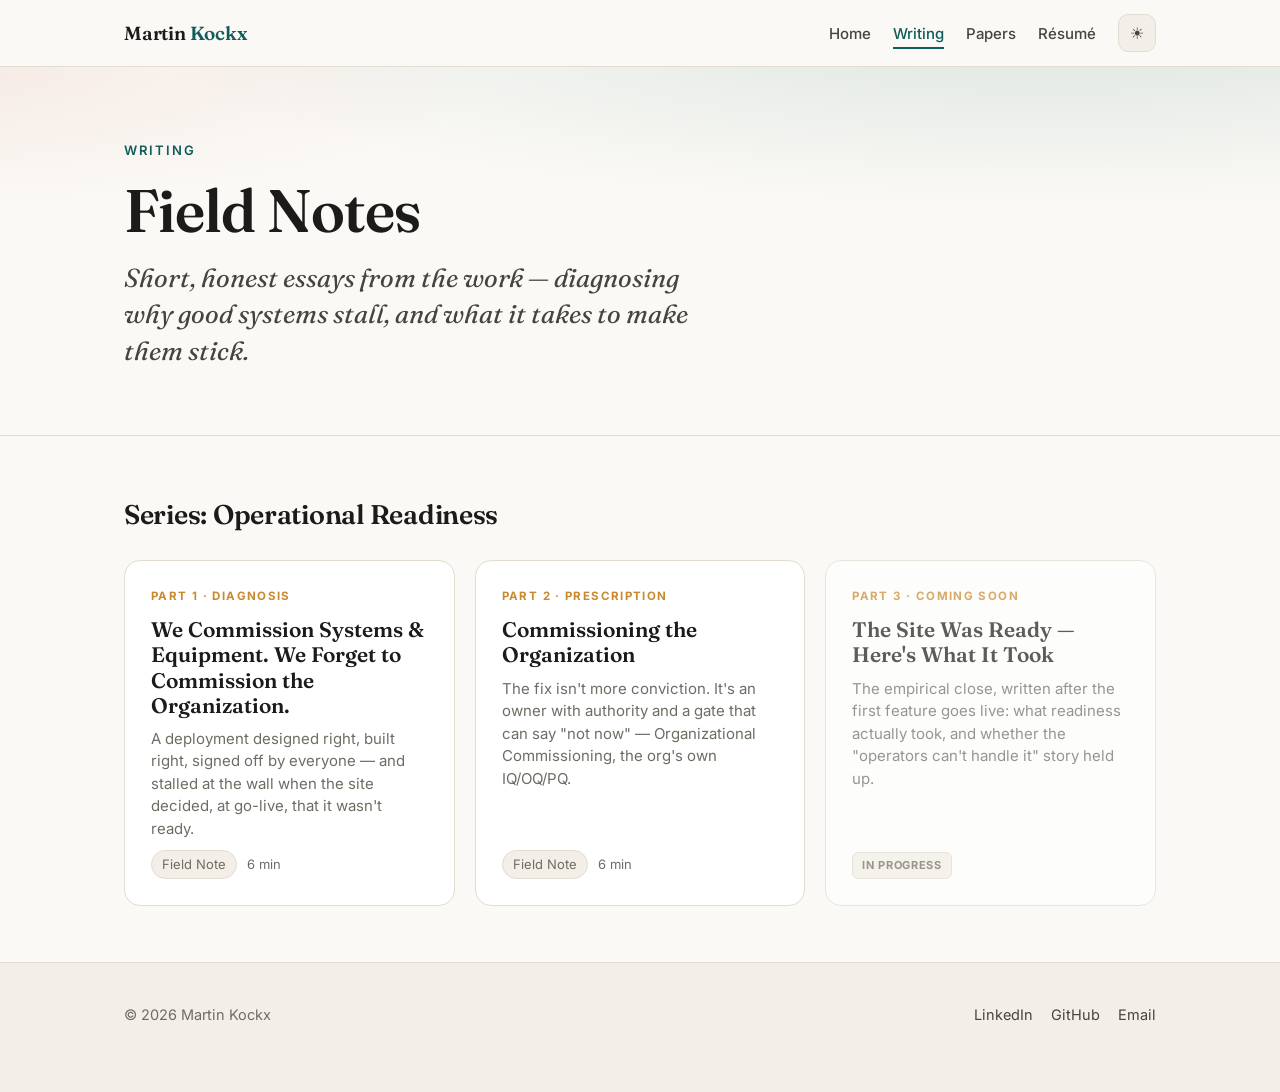
==== articles/index.html @ 05adb8e8 "Initial site: landing, Field Notes articles, papers, résumé Static personal site with the Field Note" ====
<!DOCTYPE html>
<html lang="en">
<head>
<meta charset="UTF-8">
<meta name="viewport" content="width=device-width, initial-scale=1.0">
<title>Writing — Martin Kockx</title>
<meta name="description" content="Field notes and essays on operational readiness, digital architecture, and AI governance in pharmaceutical manufacturing.">
<link rel="preconnect" href="https://fonts.googleapis.com">
<link rel="preconnect" href="https://fonts.gstatic.com" crossorigin>
<link href="https://fonts.googleapis.com/css2?family=Fraunces:opsz,wght@9..144,400;9..144,500;9..144,600;9..144,700&family=Inter:wght@300;400;500;600;700&display=swap" rel="stylesheet">
<link rel="stylesheet" href="../assets/site.css">
<script src="../assets/theme.js"></script>
</head>
<body>

<nav class="site-nav">
  <div class="bar">
    <a class="brand" href="../index.html">Martin <span class="mk">Kockx</span></a>
    <ul class="nav-links">
      <li><a href="../index.html">Home</a></li>
      <li><a href="index.html" aria-current="page">Writing</a></li>
      <li><a href="../papers/index.html">Papers</a></li>
      <li><a href="../resume/index.html">Résumé</a></li>
      <li>
        <button class="theme-toggle" aria-label="Toggle light/dark theme" title="Toggle theme">
          <span class="sun">☀</span><span class="moon">☾</span>
        </button>
      </li>
    </ul>
  </div>
</nav>

<header class="lead-hero">
  <div class="wrap-wide">
    <div class="eyebrow">Writing</div>
    <h1>Field Notes</h1>
    <p class="tagline">Short, honest essays from the work — diagnosing why good systems stall, and what it takes to make them stick.</p>
  </div>
</header>

<section class="block">
  <div class="wrap-wide">
    <div class="section-head">
      <h2>Series: Operational Readiness</h2>
    </div>
    <div class="card-grid">

      <a class="card" href="we-commission-systems-and-equipment.html">
        <span class="ctag">Part 1 · Diagnosis</span>
        <h3>We Commission Systems &amp; Equipment. We Forget to Commission the Organization.</h3>
        <p>A deployment designed right, built right, signed off by everyone — and stalled at the wall when the site decided, at go-live, that it wasn't ready.</p>
        <div class="meta"><span class="pill">Field Note</span> <span>6 min</span></div>
      </a>

      <a class="card" href="commissioning-the-organization.html">
        <span class="ctag">Part 2 · Prescription</span>
        <h3>Commissioning the Organization</h3>
        <p>The fix isn't more conviction. It's an owner with authority and a gate that can say "not now" — Organizational Commissioning, the org's own IQ/OQ/PQ.</p>
        <div class="meta"><span class="pill">Field Note</span> <span>6 min</span></div>
      </a>

      <div class="card" style="opacity:.7;cursor:default;">
        <span class="ctag">Part 3 · Coming soon</span>
        <h3>The Site Was Ready — Here's What It Took</h3>
        <p>The empirical close, written after the first feature goes live: what readiness actually took, and whether the "operators can't handle it" story held up.</p>
        <div class="meta"><span class="badge soon">In progress</span></div>
      </div>

    </div>
  </div>
</section>

<footer class="site-foot">
  <div class="cols">
    <div>© 2026 Martin Kockx</div>
    <div class="links">
      <a href="https://www.linkedin.com/in/" target="_blank" rel="noopener">LinkedIn</a>
      <a href="https://github.com/mkockx" target="_blank" rel="noopener">GitHub</a>
      <a href="mailto:hello@example.com">Email</a>
    </div>
  </div>
</footer>

</body>
</html>
---- assets/site.css ----
/* ============================================================
   mkockx.github.io — "Field Notes" design system
   Light/dark via prefers-color-scheme, with a manual [data-theme] override.
   Shared by the landing page, listings, and article pages.
   ============================================================ */

/* ---- TOKENS: light (default) ---- */
:root{
  --paper:#FBF9F5; --paper-2:#F3EFE8; --card:#FFFFFF;
  --ink:#1C1B19; --ink-soft:#46443F; --ink-faint:#6F6C64;
  --rule:#E2DCD1;
  --accent:#0E5C5B; --accent-soft:#E4EFEE;
  --warn:#B5462F; --warn-soft:#F6E6E0;
  --amber:#C9892F;
  --shadow:0 18px 40px -28px rgba(28,27,25,.35);
  --maxw:720px; --wide:1080px;
}

/* ---- TOKENS: dark ---- */
/* applied when the OS prefers dark AND the user hasn't forced light, */
/* or when the user explicitly chooses dark via the toggle.          */
@media (prefers-color-scheme: dark){
  :root:not([data-theme="light"]){
    --paper:#15140F; --paper-2:#1E1C17; --card:#1B1915;
    --ink:#F2EEE5; --ink-soft:#C7C1B4; --ink-faint:#8C877C;
    --rule:#322E26;
    --accent:#5FB7B2; --accent-soft:#16302E;
    --warn:#E08A6F; --warn-soft:#33211B;
    --amber:#E0A95A;
    --shadow:0 18px 44px -26px rgba(0,0,0,.65);
  }
}
:root[data-theme="dark"]{
  --paper:#15140F; --paper-2:#1E1C17; --card:#1B1915;
  --ink:#F2EEE5; --ink-soft:#C7C1B4; --ink-faint:#8C877C;
  --rule:#322E26;
  --accent:#5FB7B2; --accent-soft:#16302E;
  --warn:#E08A6F; --warn-soft:#33211B;
  --amber:#E0A95A;
  --shadow:0 18px 44px -26px rgba(0,0,0,.65);
}

*{box-sizing:border-box;}
html{scroll-behavior:smooth;}
body{margin:0;background:var(--paper);color:var(--ink);
  font-family:'Inter',-apple-system,BlinkMacSystemFont,sans-serif;
  font-size:19px;line-height:1.72;-webkit-font-smoothing:antialiased;text-rendering:optimizeLegibility;
  transition:background .25s ease,color .25s ease;}
a{color:var(--accent);}
.wrap{max-width:var(--maxw);margin:0 auto;padding:0 24px;}
.wrap-wide{max-width:var(--wide);margin:0 auto;padding:0 24px;}

/* reading progress (articles) */
#progress{position:fixed;top:0;left:0;height:3px;width:0%;
  background:linear-gradient(90deg,var(--accent),var(--amber));z-index:60;transition:width .08s linear;}

/* ============================================================
   SITE NAV
   ============================================================ */
.site-nav{position:sticky;top:0;z-index:50;background:color-mix(in srgb,var(--paper) 88%,transparent);
  backdrop-filter:saturate(140%) blur(10px);border-bottom:1px solid var(--rule);}
.site-nav .bar{max-width:var(--wide);margin:0 auto;padding:14px 24px;
  display:flex;align-items:center;justify-content:space-between;gap:18px;}
.brand{font-family:'Fraunces',serif;font-weight:600;font-size:19px;letter-spacing:-.01em;color:var(--ink);
  text-decoration:none;white-space:nowrap;}
.brand .mk{color:var(--accent);}
.nav-links{display:flex;align-items:center;gap:22px;list-style:none;margin:0;padding:0;}
.nav-links a{color:var(--ink-soft);text-decoration:none;font-size:15px;font-weight:500;
  padding:4px 0;border-bottom:2px solid transparent;transition:color .15s,border-color .15s;}
.nav-links a:hover{color:var(--accent);}
.nav-links a[aria-current="page"]{color:var(--accent);border-bottom-color:var(--accent);}
.theme-toggle{appearance:none;background:var(--paper-2);border:1px solid var(--rule);color:var(--ink-soft);
  width:38px;height:38px;border-radius:10px;cursor:pointer;display:inline-flex;align-items:center;justify-content:center;
  font-size:16px;transition:background .15s,color .15s,border-color .15s;flex:0 0 auto;}
.theme-toggle:hover{color:var(--accent);border-color:var(--accent);}
.theme-toggle .moon{display:none;}
:root[data-theme="dark"] .theme-toggle .sun,
:root:not([data-theme="light"]) .theme-toggle .sun{}
@media (prefers-color-scheme: dark){
  :root:not([data-theme="light"]) .theme-toggle .sun{display:none;}
  :root:not([data-theme="light"]) .theme-toggle .moon{display:inline;}
}
:root[data-theme="dark"] .theme-toggle .sun{display:none;}
:root[data-theme="dark"] .theme-toggle .moon{display:inline;}
:root[data-theme="light"] .theme-toggle .sun{display:inline;}
:root[data-theme="light"] .theme-toggle .moon{display:none;}
@media (max-width:620px){
  .nav-links{gap:14px;}
  .nav-links a{font-size:13.5px;}
  .brand{font-size:17px;}
}

/* ============================================================
   LANDING
   ============================================================ */
.lead-hero{padding:72px 0 40px;background:
    radial-gradient(120% 80% at 82% -10%, rgba(14,92,91,.12), transparent 60%),
    radial-gradient(90% 70% at -10% 0%, rgba(181,70,47,.09), transparent 55%);
  border-bottom:1px solid var(--rule);}
.lead-hero .eyebrow{font-size:13px;letter-spacing:.16em;text-transform:uppercase;color:var(--accent);font-weight:600;margin-bottom:18px;}
.lead-hero h1{font-family:'Fraunces',serif;font-weight:600;font-size:clamp(38px,6vw,60px);
  line-height:1.04;letter-spacing:-.015em;margin:0 0 18px;}
.lead-hero .tagline{font-family:'Fraunces',serif;font-style:italic;font-size:clamp(20px,2.5vw,26px);
  color:var(--ink-soft);max-width:34ch;line-height:1.4;margin:0 0 26px;}
.lead-hero p.bio{font-size:18px;color:var(--ink-soft);max-width:60ch;margin:0 0 14px;}
.pillars{display:flex;flex-wrap:wrap;gap:10px;margin-top:24px;}
.pillars span{background:var(--paper-2);border:1px solid var(--rule);border-radius:999px;
  padding:6px 14px;font-size:13.5px;color:var(--ink-soft);font-weight:500;}
.cta-row{margin-top:30px;display:flex;gap:14px;flex-wrap:wrap;}
.btn{display:inline-flex;align-items:center;gap:8px;text-decoration:none;font-weight:600;font-size:15px;
  padding:11px 20px;border-radius:10px;transition:transform .12s ease,box-shadow .12s ease;}
.btn-primary{background:var(--accent);color:var(--paper);}
.btn-primary:hover{transform:translateY(-1px);box-shadow:var(--shadow);}
.btn-ghost{background:transparent;color:var(--accent);border:1px solid var(--accent);}

.section-head{display:flex;align-items:baseline;justify-content:space-between;gap:16px;margin:0 0 22px;}
.section-head h2{font-family:'Fraunces',serif;font-weight:600;font-size:27px;margin:0;letter-spacing:-.01em;}
.section-head a{font-size:14.5px;text-decoration:none;white-space:nowrap;}
.block{padding:56px 0;}
.block.alt{background:var(--paper-2);border-top:1px solid var(--rule);border-bottom:1px solid var(--rule);}

/* article cards */
.card-grid{display:grid;grid-template-columns:repeat(auto-fit,minmax(300px,1fr));gap:20px;}
.card{background:var(--card);border:1px solid var(--rule);border-radius:16px;padding:26px 26px;
  text-decoration:none;color:inherit;display:flex;flex-direction:column;gap:10px;
  transition:transform .14s ease,box-shadow .14s ease,border-color .14s;}
.card:hover{transform:translateY(-3px);box-shadow:var(--shadow);border-color:color-mix(in srgb,var(--accent) 40%,var(--rule));}
.card .ctag{font-size:11.5px;letter-spacing:.12em;text-transform:uppercase;color:var(--amber);font-weight:700;}
.card h3{font-family:'Fraunces',serif;font-weight:600;font-size:21px;line-height:1.2;margin:0;}
.card p{font-size:15px;color:var(--ink-faint);margin:0;line-height:1.5;}
.card .meta{margin-top:auto;font-size:13px;color:var(--ink-faint);display:flex;gap:10px;align-items:center;}
.card .meta .pill{background:var(--paper-2);border:1px solid var(--rule);border-radius:999px;padding:2px 10px;}
.badge{display:inline-block;font-size:11px;font-weight:700;letter-spacing:.06em;text-transform:uppercase;
  padding:3px 9px;border-radius:6px;}
.badge.draft{background:var(--warn-soft);color:var(--warn);}
.badge.published{background:var(--accent-soft);color:var(--accent);}
.badge.soon{background:var(--paper-2);color:var(--ink-faint);border:1px solid var(--rule);}

/* simple prose blocks (bio / resume / papers intro) */
.prose{max-width:var(--maxw);}
.prose h2{font-family:'Fraunces',serif;font-weight:600;font-size:25px;margin:42px 0 14px;letter-spacing:-.01em;}
.prose h3{font-family:'Fraunces',serif;font-weight:600;font-size:19px;margin:28px 0 6px;}
.prose p{margin:0 0 20px;color:var(--ink-soft);}
.prose ul{margin:0 0 20px;padding-left:22px;color:var(--ink-soft);}
.prose li{margin:6px 0;}
.muted{color:var(--ink-faint);font-size:14px;}
.note{background:var(--paper-2);border:1px solid var(--rule);border-left:3px solid var(--amber);
  border-radius:0 10px 10px 0;padding:14px 18px;font-size:14.5px;color:var(--ink-faint);margin:24px 0;}

/* resume specifics */
.cv-row{display:grid;grid-template-columns:1fr auto;gap:8px 18px;align-items:baseline;
  border-top:1px solid var(--rule);padding:16px 0;}
.cv-row:first-of-type{border-top:none;}
.cv-row h3{margin:0;}
.cv-row .when{color:var(--ink-faint);font-size:14px;white-space:nowrap;}
.cv-row .where{color:var(--ink-soft);font-size:15px;}
.cv-row .detail{grid-column:1 / -1;color:var(--ink-faint);font-size:14.5px;margin-top:4px;}

/* ============================================================
   ARTICLE (shared with the self-hosted Field Notes articles)
   ============================================================ */
article{padding:50px 0 30px;}
.art-hero{padding:64px 0 44px;border-bottom:1px solid var(--rule);background:
    radial-gradient(120% 80% at 80% -10%, rgba(14,92,91,.10), transparent 60%),
    radial-gradient(90% 70% at -10% 0%, rgba(181,70,47,.08), transparent 55%);}
.kicker{font-size:13px;letter-spacing:.16em;text-transform:uppercase;color:var(--accent);
  font-weight:600;margin-bottom:22px;display:flex;align-items:center;gap:10px;flex-wrap:wrap;}
.kicker::before{content:"";width:26px;height:2px;background:var(--accent);display:inline-block;}
.kicker .part{color:var(--amber);}
.art-hero h1{font-family:'Fraunces',serif;font-weight:600;font-size:clamp(30px,4.4vw,43px);
  line-height:1.1;letter-spacing:-.012em;margin:0 0 22px;}
.dek{font-family:'Fraunces',serif;font-size:clamp(20px,2.4vw,24px);font-weight:400;
  line-height:1.45;color:var(--ink-soft);font-style:italic;max-width:42ch;}
.byline{margin-top:34px;display:flex;align-items:center;gap:14px;font-size:15px;color:var(--ink-faint);flex-wrap:wrap;}
.byline .dot{width:5px;height:5px;border-radius:50%;background:var(--ink-faint);}
.byline strong{color:var(--ink-soft);font-weight:600;}

article p{margin:0 0 26px;}
article p.lead{font-size:21px;}
article p.lead::first-letter{font-family:'Fraunces',serif;font-weight:600;float:left;
  font-size:74px;line-height:.78;padding:8px 12px 0 0;color:var(--accent);}
h2.section{font-family:'Fraunces',serif;font-weight:600;font-size:28px;letter-spacing:-.01em;margin:54px 0 18px;line-height:1.15;}
article em{color:var(--ink);}
article strong{font-weight:600;}
.pull{margin:46px 0;padding:30px 34px;border-left:4px solid var(--accent);
  background:linear-gradient(180deg,var(--accent-soft),transparent);
  font-family:'Fraunces',serif;font-size:25px;line-height:1.34;font-weight:500;color:var(--ink);border-radius:0 10px 10px 0;}
.pull span{color:var(--accent);}
.endmark{margin:40px 0 8px;text-align:center;color:var(--accent);font-size:22px;letter-spacing:.5em;}

/* article cross-link nav (Part 1 <-> Part 2) */
.series-nav{display:grid;grid-template-columns:1fr 1fr;gap:14px;margin:40px 0 10px;}
.series-nav a{display:block;text-decoration:none;background:var(--card);border:1px solid var(--rule);
  border-radius:12px;padding:16px 18px;color:inherit;transition:border-color .14s,transform .14s;}
.series-nav a:hover{border-color:var(--accent);transform:translateY(-2px);}
.series-nav .dir{font-size:12px;letter-spacing:.1em;text-transform:uppercase;color:var(--ink-faint);font-weight:700;margin-bottom:4px;}
.series-nav .t{font-family:'Fraunces',serif;font-weight:600;font-size:15.5px;line-height:1.25;color:var(--accent);}
.series-nav a.next{text-align:right;}
@media (max-width:560px){.series-nav{grid-template-columns:1fr;}.series-nav a.next{text-align:left;}}

/* FIGURE FRAME */
figure{margin:48px 0;background:var(--card);border:1px solid var(--rule);border-radius:16px;
  padding:30px 30px 22px;box-shadow:0 1px 0 rgba(0,0,0,.02),var(--shadow);}
figure .figtitle{font-size:12px;letter-spacing:.14em;text-transform:uppercase;color:var(--ink-faint);
  font-weight:600;margin-bottom:22px;display:flex;align-items:center;gap:8px;}
figure .figtitle::before{content:"";width:8px;height:8px;border-radius:2px;background:var(--amber);transform:rotate(45deg);}
figcaption{margin-top:18px;font-size:14.5px;color:var(--ink-faint);line-height:1.5;text-align:center;}

/* FIG: process-to-wall timeline (Part 1) */
.timeline{display:flex;align-items:stretch;gap:0;flex-wrap:nowrap;}
.tl-step{flex:1 1 0;text-align:center;position:relative;padding:0 4px;}
.tl-node{width:100%;background:var(--accent-soft);border:1.5px solid var(--accent);color:var(--accent);
  font-weight:600;font-size:12.5px;border-radius:8px;padding:12px 6px;line-height:1.25;}
.tl-arrow{align-self:center;color:var(--accent);font-size:18px;flex:0 0 18px;opacity:.55;}
.tl-wall{flex:0 0 70px;position:relative;align-self:stretch;display:flex;align-items:center;justify-content:center;}
.tl-wall .brick{width:24px;align-self:stretch;border-radius:5px;
  background:repeating-linear-gradient(0deg,var(--warn),var(--warn) 9px,color-mix(in srgb,var(--warn) 60%,#000) 9px,color-mix(in srgb,var(--warn) 60%,#000) 11px);
  box-shadow:0 6px 18px -8px color-mix(in srgb,var(--warn) 70%,transparent);}
.tl-wall .wlabel{position:absolute;top:-30px;left:50%;transform:translateX(-50%);
  font-size:11px;letter-spacing:.12em;text-transform:uppercase;color:var(--warn);font-weight:700;white-space:nowrap;}
.tl-blocked{flex:1 1 0;text-align:center;padding:0 4px;}
.tl-blocked .tl-node{background:var(--paper-2);border:1.5px dashed var(--ink-faint);color:var(--ink-faint);}
.tl-sub{display:flex;justify-content:space-between;margin-top:14px;font-size:12px;color:var(--ink-faint);}
.tl-sub span:first-child{color:var(--accent);font-weight:600;}
.tl-sub span:last-child{color:var(--warn);font-weight:600;}

/* FIG: axis with markers (Part 1) */
.axis-wrap{padding:6px 6px 0;}
.axis-ends{display:flex;justify-content:space-between;font-size:12.5px;font-weight:600;color:var(--ink-faint);margin-bottom:8px;}
.axis-ends .end{color:var(--accent);}
.track{position:relative;height:8px;border-radius:6px;background:linear-gradient(90deg,var(--paper-2),var(--accent-soft));
  border:1px solid var(--rule);margin:0 0 4px;}
.marker{position:absolute;top:50%;transform:translate(-50%,-50%);}
.marker .pin{width:18px;height:18px;border-radius:50%;border:3px solid var(--card);box-shadow:0 2px 6px rgba(0,0,0,.25);}
.legend{margin-top:30px;display:grid;gap:14px;}
.lg-item{display:grid;grid-template-columns:18px 1fr;gap:14px;align-items:start;}
.lg-swatch{width:18px;height:18px;border-radius:50%;margin-top:3px;}
.lg-item h4{margin:0 0 2px;font-size:15.5px;font-weight:600;}
.lg-item p{margin:0;font-size:14.5px;color:var(--ink-faint);line-height:1.5;}
.c-site{background:var(--warn);} .c-team{background:var(--amber);} .c-lead{background:var(--accent);}

/* FIG: two-column contrast (vs) */
.vs{display:grid;grid-template-columns:1fr 56px 1fr;align-items:stretch;}
.vs-col{padding:22px 22px;border-radius:12px;}
.vs-a,.vs-mot{background:var(--warn-soft);border:1px solid color-mix(in srgb,var(--warn) 30%,var(--rule));}
.vs-b,.vs-rdy{background:var(--accent-soft);border:1px solid color-mix(in srgb,var(--accent) 30%,var(--rule));}
.vs-col h4{margin:0 0 2px;font-family:'Fraunces',serif;font-size:19px;font-weight:600;}
.vs-a h4,.vs-mot h4{color:var(--warn);} .vs-b h4,.vs-rdy h4{color:var(--accent);}
.vs-col .sub{font-size:12px;letter-spacing:.1em;text-transform:uppercase;color:var(--ink-faint);margin-bottom:16px;font-weight:600;}
.vs-col ul{margin:0;padding:0;list-style:none;}
.vs-col li{font-size:14.5px;line-height:1.4;padding:9px 0 9px 26px;position:relative;color:var(--ink-soft);border-top:1px solid rgba(125,120,110,.18);}
.vs-col li:first-child{border-top:none;}
.vs-mot li::before{content:"\21BA";position:absolute;left:0;top:8px;color:var(--warn);font-weight:700;}
.vs-rdy li::before{content:"\2713";position:absolute;left:0;top:8px;color:var(--accent);font-weight:700;}
.vs-a li.no::before{content:"\2715";position:absolute;left:0;top:8px;color:var(--warn);font-weight:700;}
.vs-a li.has::before{content:"\2022";position:absolute;left:2px;top:6px;color:var(--ink-faint);font-weight:700;font-size:18px;}
.vs-b li.has::before{content:"\2713";position:absolute;left:0;top:8px;color:var(--accent);font-weight:700;}
.vs-mid{display:flex;align-items:center;justify-content:center;}
.vs-mid .ne{font-family:'Fraunces',serif;font-size:30px;color:var(--ink-faint);font-weight:600;}

/* FIG: C&Q parallel (Part 2) */
.cq{display:grid;gap:14px;}
.cq-row{display:grid;grid-template-columns:108px 1fr;gap:14px;align-items:center;}
.cq-label{font-size:12px;letter-spacing:.08em;text-transform:uppercase;font-weight:700;text-align:right;line-height:1.25;}
.cq-eq .cq-label{color:var(--ink-faint);} .cq-org .cq-label{color:var(--accent);}
.cq-gates{display:grid;grid-template-columns:1fr 22px 1fr 22px 1fr;align-items:stretch;}
.gate{border-radius:10px;padding:12px 12px;text-align:center;}
.cq-eq .gate{background:var(--paper-2);border:1px solid var(--rule);}
.cq-org .gate{background:var(--accent-soft);border:1px solid color-mix(in srgb,var(--accent) 30%,var(--rule));}
.gate .g-name{font-family:'Fraunces',serif;font-weight:600;font-size:16px;display:block;margin-bottom:3px;}
.cq-eq .g-name{color:var(--ink-soft);} .cq-org .g-name{color:var(--accent);}
.gate .g-desc{font-size:12px;line-height:1.35;color:var(--ink-faint);}
.cq-arrow{display:flex;align-items:center;justify-content:center;color:var(--ink-faint);opacity:.5;font-size:15px;}
.cq-divider{height:1px;background:var(--rule);margin:4px 0;}
.cq-tag{display:inline-block;font-size:11px;letter-spacing:.1em;text-transform:uppercase;color:var(--amber);font-weight:700;margin-bottom:6px;}

/* FIG: readiness review convergence SVG (Part 2) — themed via classes */
.rr svg{width:100%;height:auto;display:block;}
.rr .m-site{fill:var(--warn);} .rr .m-team{fill:var(--amber);} .rr .m-lead{fill:var(--accent);}
.rr .s-site{stroke:var(--warn);} .rr .s-team{stroke:var(--amber);} .rr .s-lead{stroke:var(--accent);}
.rr .t-ink{fill:var(--ink-soft);} .rr .t-faint{fill:var(--ink-faint);}
.rr .t-accent{fill:var(--accent);} .rr .t-warn{fill:var(--warn);}
.rr .gate-box{fill:var(--accent-soft);stroke:var(--accent);}
.rr marker path{fill:var(--ink-faint);}

/* ============================================================
   FOOTER
   ============================================================ */
.site-foot{border-top:1px solid var(--rule);padding:40px 0 64px;color:var(--ink-faint);font-size:14.5px;background:var(--paper-2);}
.site-foot .cols{max-width:var(--wide);margin:0 auto;padding:0 24px;display:flex;justify-content:space-between;gap:24px;flex-wrap:wrap;}
.site-foot a{color:var(--ink-soft);text-decoration:none;}
.site-foot a:hover{color:var(--accent);}
.site-foot .links{display:flex;gap:18px;flex-wrap:wrap;}
.tag{display:inline-block;background:var(--card);border:1px solid var(--rule);border-radius:999px;
  padding:5px 13px;margin:4px 6px 4px 0;font-size:13px;color:var(--ink-soft);}

@media print{
  #progress,.site-nav,.theme-toggle,.series-nav{display:none;}
  body{background:#fff;font-size:12pt;color:#000;}
  figure,.pull{break-inside:avoid;box-shadow:none;}
}
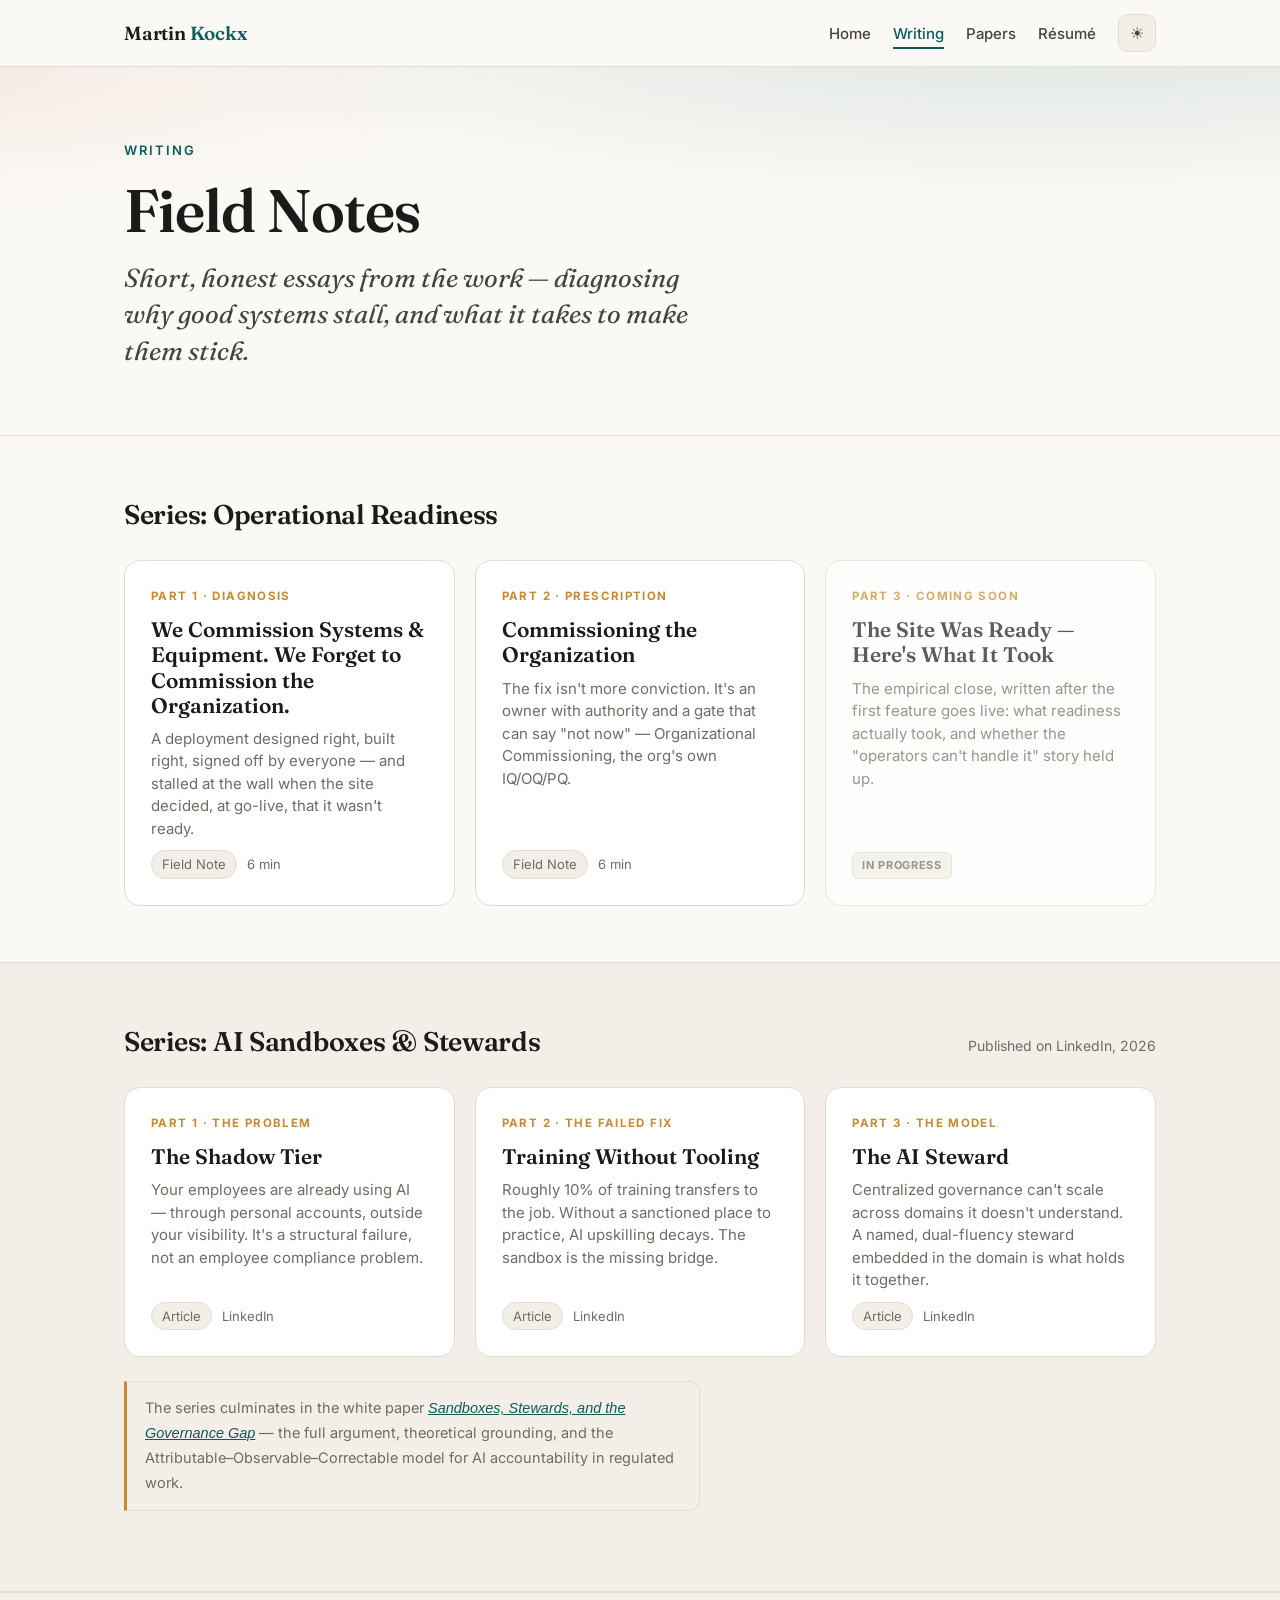
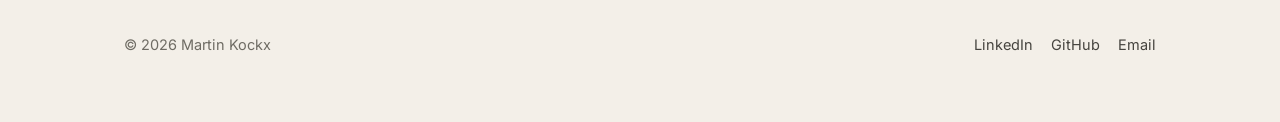
==== commit ca49d5ef: "Add Sandbox/Steward series, papers (WP v2 + thesis v6), full résumé - Three-part AI Sandboxes & Stew" ====
--- a/articles/index.html
+++ b/articles/index.html
@@ -70,13 +70,49 @@
   </div>
 </section>
 
+<section class="block alt">
+  <div class="wrap-wide">
+    <div class="section-head">
+      <h2>Series: AI Sandboxes &amp; Stewards</h2>
+      <span class="muted">Published on LinkedIn, 2026</span>
+    </div>
+    <div class="card-grid">
+
+      <a class="card" href="shadow-tier.html">
+        <span class="ctag">Part 1 · The Problem</span>
+        <h3>The Shadow Tier</h3>
+        <p>Your employees are already using AI — through personal accounts, outside your visibility. It's a structural failure, not an employee compliance problem.</p>
+        <div class="meta"><span class="pill">Article</span> <span>LinkedIn</span></div>
+      </a>
+
+      <a class="card" href="training-without-tooling.html">
+        <span class="ctag">Part 2 · The Failed Fix</span>
+        <h3>Training Without Tooling</h3>
+        <p>Roughly 10% of training transfers to the job. Without a sanctioned place to practice, AI upskilling decays. The sandbox is the missing bridge.</p>
+        <div class="meta"><span class="pill">Article</span> <span>LinkedIn</span></div>
+      </a>
+
+      <a class="card" href="the-ai-steward.html">
+        <span class="ctag">Part 3 · The Model</span>
+        <h3>The AI Steward</h3>
+        <p>Centralized governance can't scale across domains it doesn't understand. A named, dual-fluency steward embedded in the domain is what holds it together.</p>
+        <div class="meta"><span class="pill">Article</span> <span>LinkedIn</span></div>
+      </a>
+
+    </div>
+    <div class="note" style="max-width:64ch;">
+      The series culminates in the white paper <a href="../papers/index.html"><em>Sandboxes, Stewards, and the Governance Gap</em></a> — the full argument, theoretical grounding, and the Attributable–Observable–Correctable model for AI accountability in regulated work.
+    </div>
+  </div>
+</section>
+
 <footer class="site-foot">
   <div class="cols">
     <div>© 2026 Martin Kockx</div>
     <div class="links">
-      <a href="https://www.linkedin.com/in/" target="_blank" rel="noopener">LinkedIn</a>
+      <a href="https://www.linkedin.com/in/martinkockx/" target="_blank" rel="noopener">LinkedIn</a>
       <a href="https://github.com/mkockx" target="_blank" rel="noopener">GitHub</a>
-      <a href="mailto:hello@example.com">Email</a>
+      <a href="mailto:mkockx12@gmail.com">Email</a>
     </div>
   </div>
 </footer>
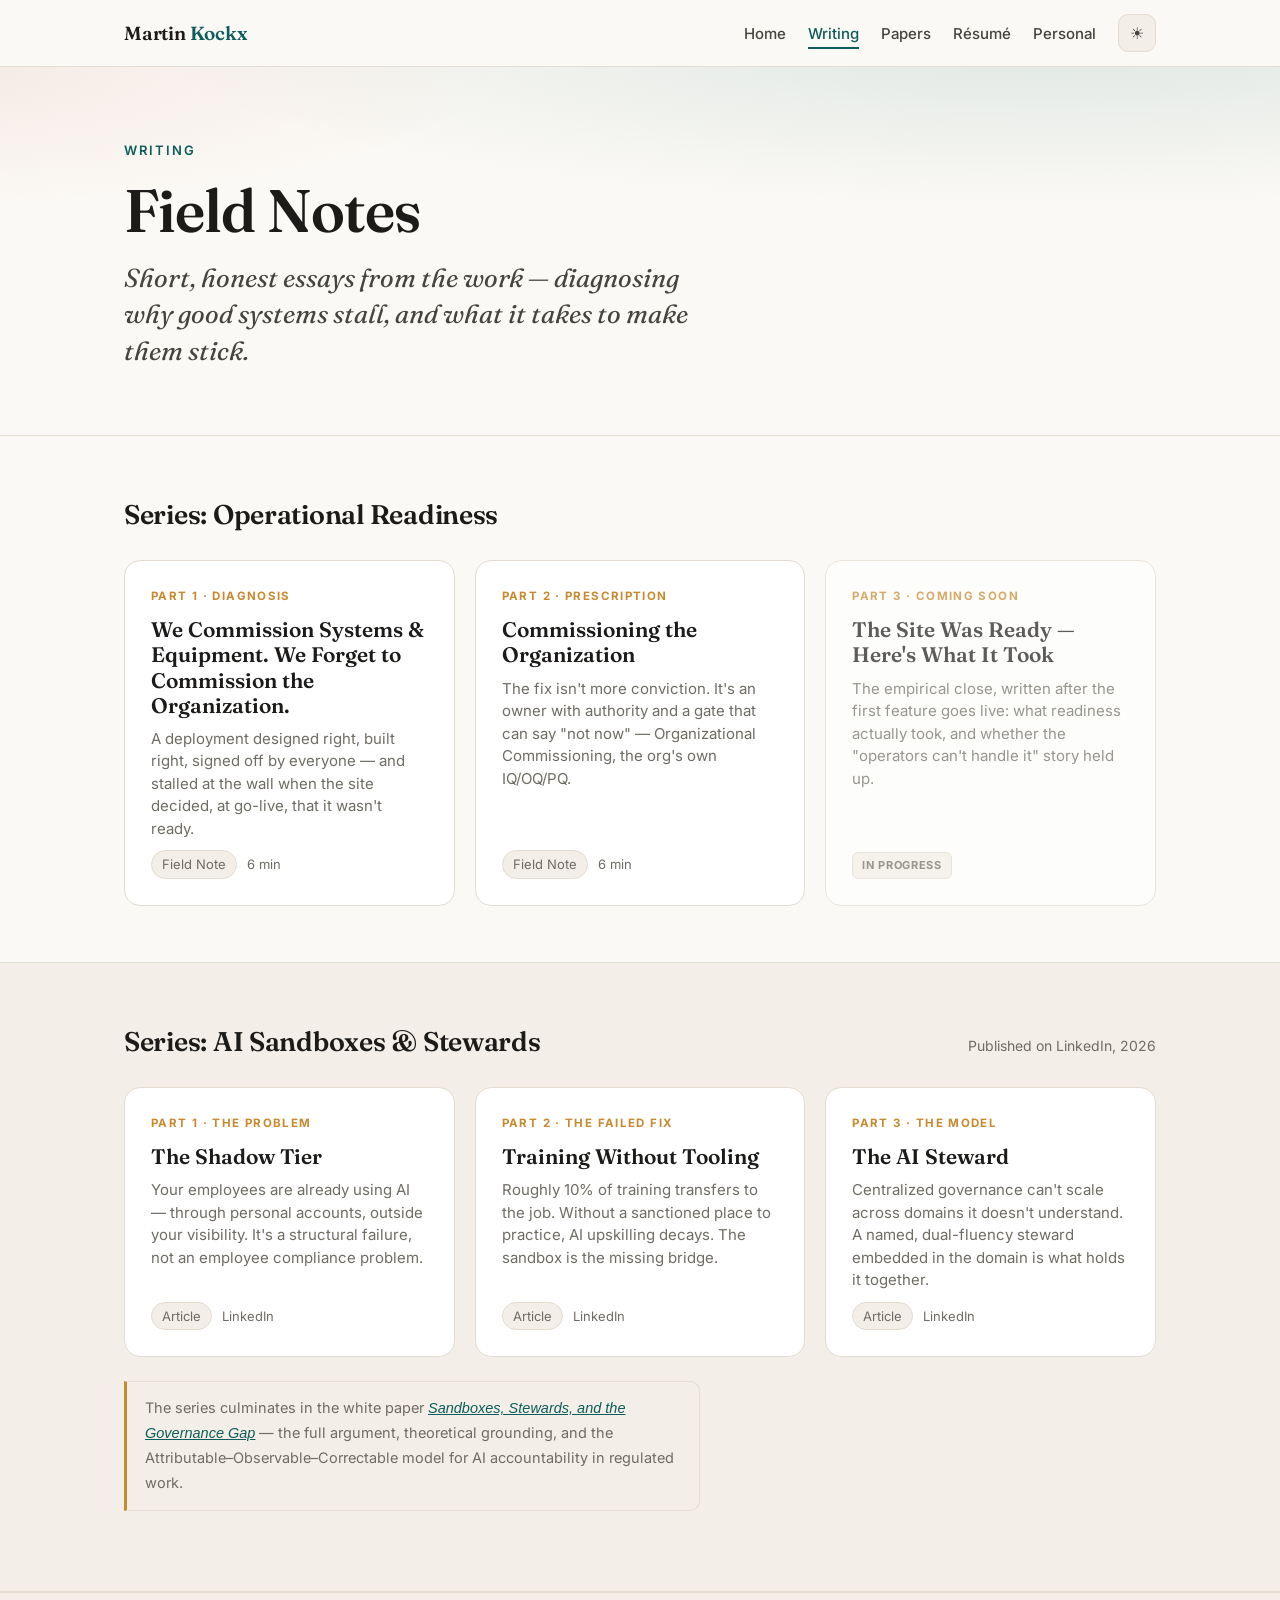
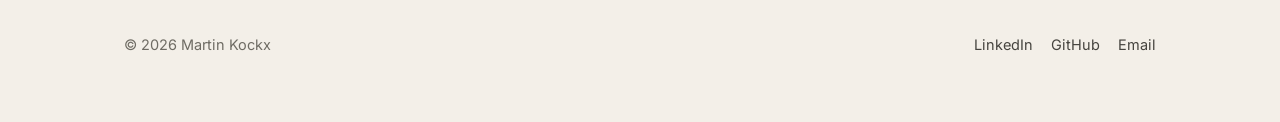
==== commit 626a123d: "Add Personal tab, series diagrams, MIT credential, live protected paper PDFs - New Personal section " ====
--- a/articles/index.html
+++ b/articles/index.html
@@ -21,6 +21,7 @@
       <li><a href="index.html" aria-current="page">Writing</a></li>
       <li><a href="../papers/index.html">Papers</a></li>
       <li><a href="../resume/index.html">Résumé</a></li>
+      <li><a href="../personal/index.html">Personal</a></li>
       <li>
         <button class="theme-toggle" aria-label="Toggle light/dark theme" title="Toggle theme">
           <span class="sun">☀</span><span class="moon">☾</span>
@@ -112,7 +113,7 @@
     <div class="links">
       <a href="https://www.linkedin.com/in/martinkockx/" target="_blank" rel="noopener">LinkedIn</a>
       <a href="https://github.com/mkockx" target="_blank" rel="noopener">GitHub</a>
-      <a href="mailto:mkockx12@gmail.com">Email</a>
+      <a href="mailto:kockx.martin.pub@pm.me">Email</a>
     </div>
   </div>
 </footer>
--- a/assets/site.css
+++ b/assets/site.css
@@ -205,6 +205,9 @@
   font-weight:600;margin-bottom:22px;display:flex;align-items:center;gap:8px;}
 figure .figtitle::before{content:"";width:8px;height:8px;border-radius:2px;background:var(--amber);transform:rotate(45deg);}
 figcaption{margin-top:18px;font-size:14.5px;color:var(--ink-faint);line-height:1.5;text-align:center;}
+.fig-img{width:100%;height:auto;display:block;border-radius:10px;}
+/* diagrams are drawn for a light canvas — give them a white backing in any theme */
+.fig-img.on-white{background:#fff;padding:16px;border-radius:10px;}
 
 /* FIG: process-to-wall timeline (Part 1) */
 .timeline{display:flex;align-items:stretch;gap:0;flex-wrap:nowrap;}
@@ -295,7 +298,8 @@
   padding:5px 13px;margin:4px 6px 4px 0;font-size:13px;color:var(--ink-soft);}
 
 @media print{
-  #progress,.site-nav,.theme-toggle,.series-nav{display:none;}
+  #progress,.site-nav,.theme-toggle,.series-nav,.cta-row{display:none;}
+  .lead-hero{background:none;padding:12px 0 8px;border-bottom:1px solid #ccc;}
   body{background:#fff;font-size:12pt;color:#000;}
   figure,.pull{break-inside:avoid;box-shadow:none;}
 }
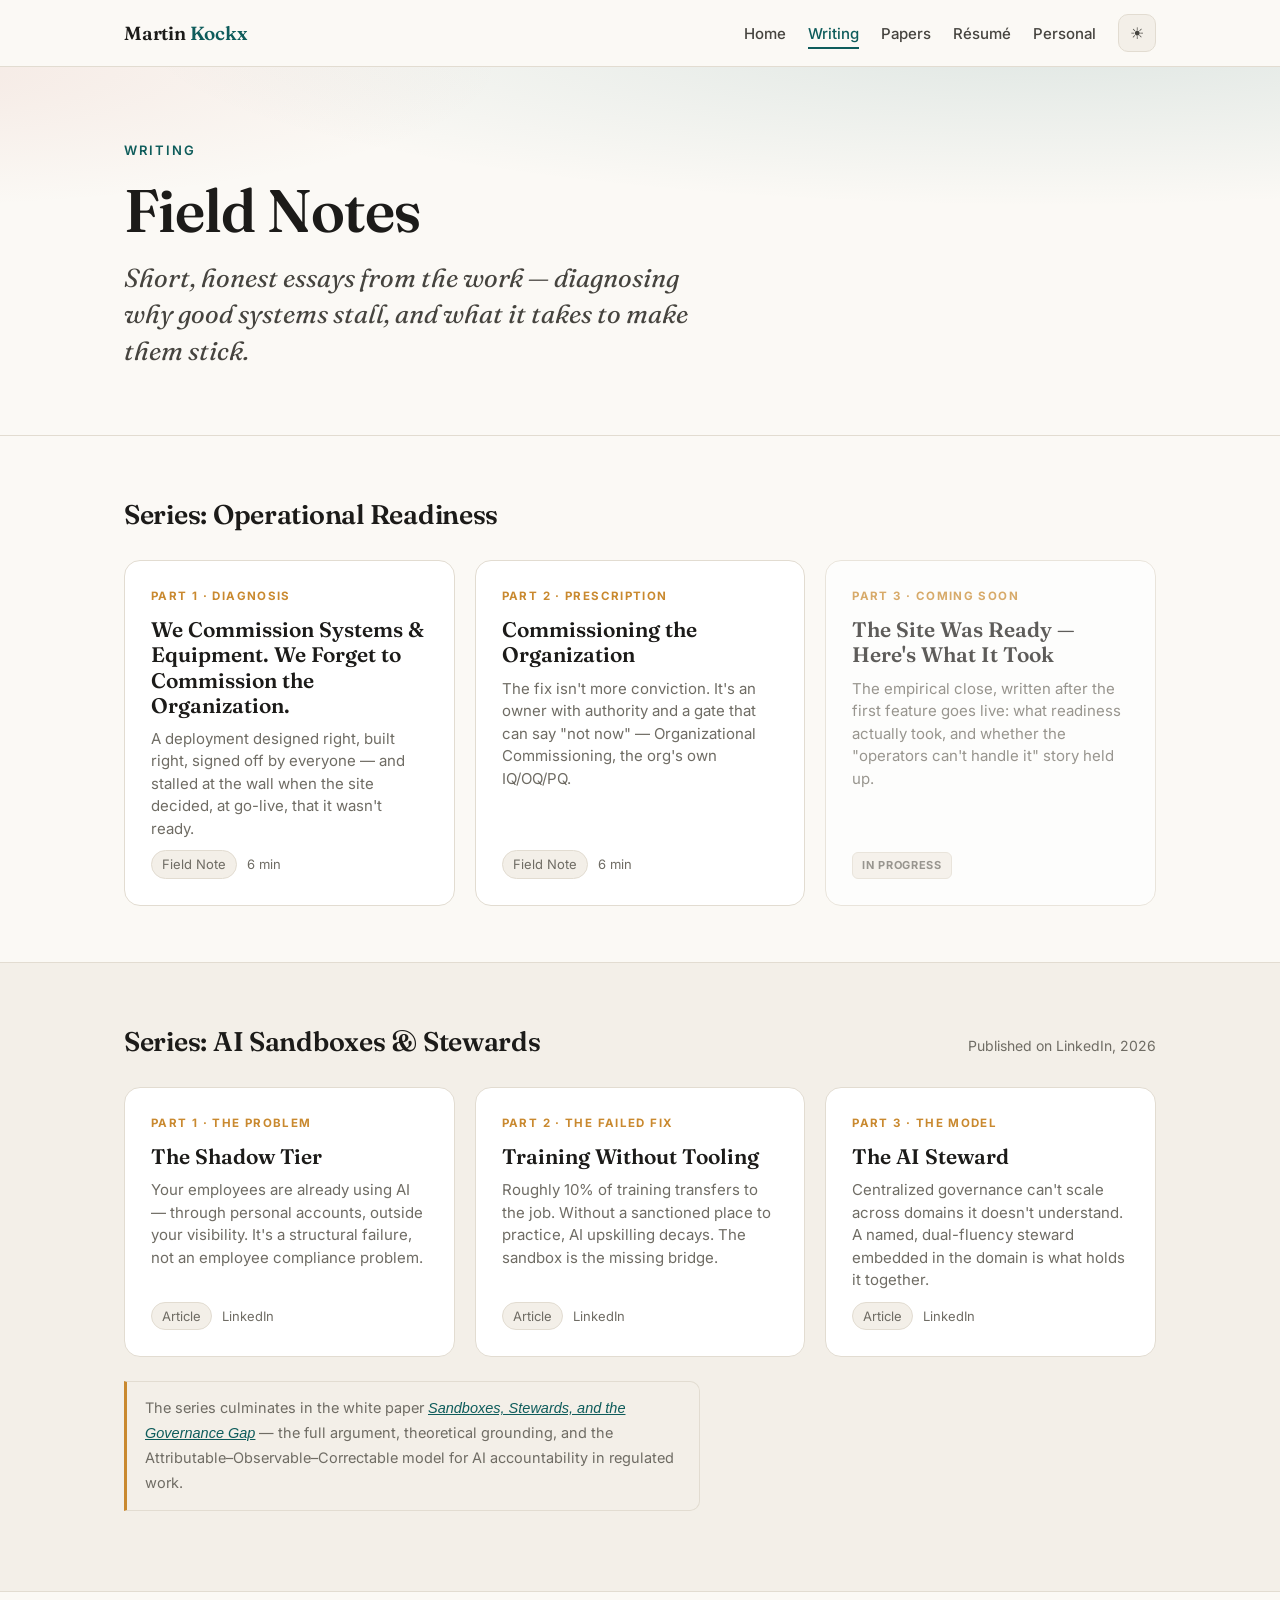
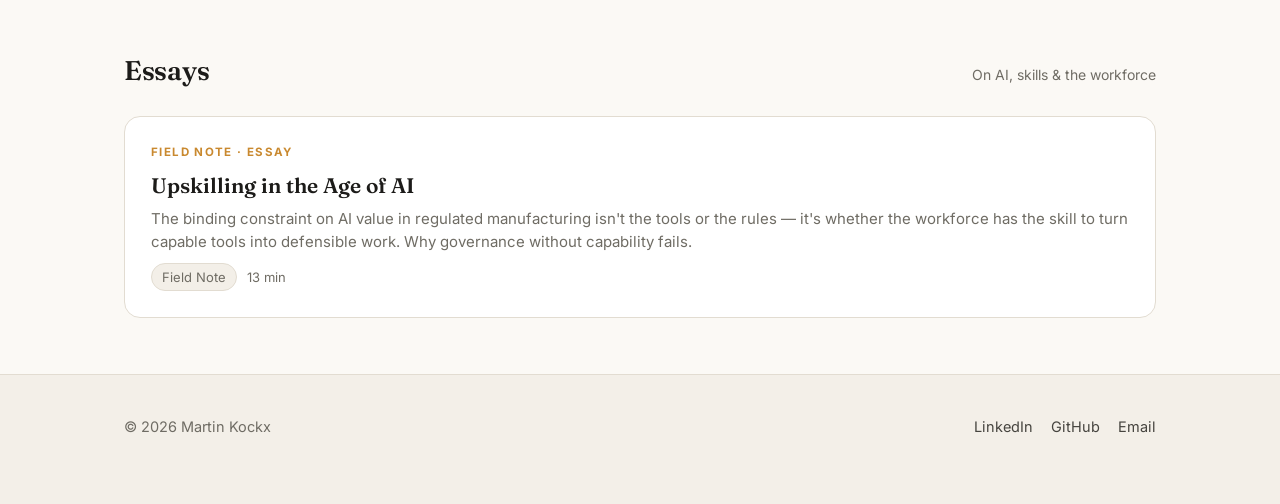
==== commit bcc9b665: "Add 'Upskilling in the Age of AI' essay New Field Notes essay on the skills gap as the binding const" ====
--- a/articles/index.html
+++ b/articles/index.html
@@ -107,6 +107,25 @@
   </div>
 </section>
 
+<section class="block">
+  <div class="wrap-wide">
+    <div class="section-head">
+      <h2>Essays</h2>
+      <span class="muted">On AI, skills &amp; the workforce</span>
+    </div>
+    <div class="card-grid">
+
+      <a class="card" href="upskilling-in-the-age-of-ai.html">
+        <span class="ctag">Field Note · Essay</span>
+        <h3>Upskilling in the Age of AI</h3>
+        <p>The binding constraint on AI value in regulated manufacturing isn't the tools or the rules — it's whether the workforce has the skill to turn capable tools into defensible work. Why governance without capability fails.</p>
+        <div class="meta"><span class="pill">Field Note</span> <span>13 min</span></div>
+      </a>
+
+    </div>
+  </div>
+</section>
+
 <footer class="site-foot">
   <div class="cols">
     <div>© 2026 Martin Kockx</div>
